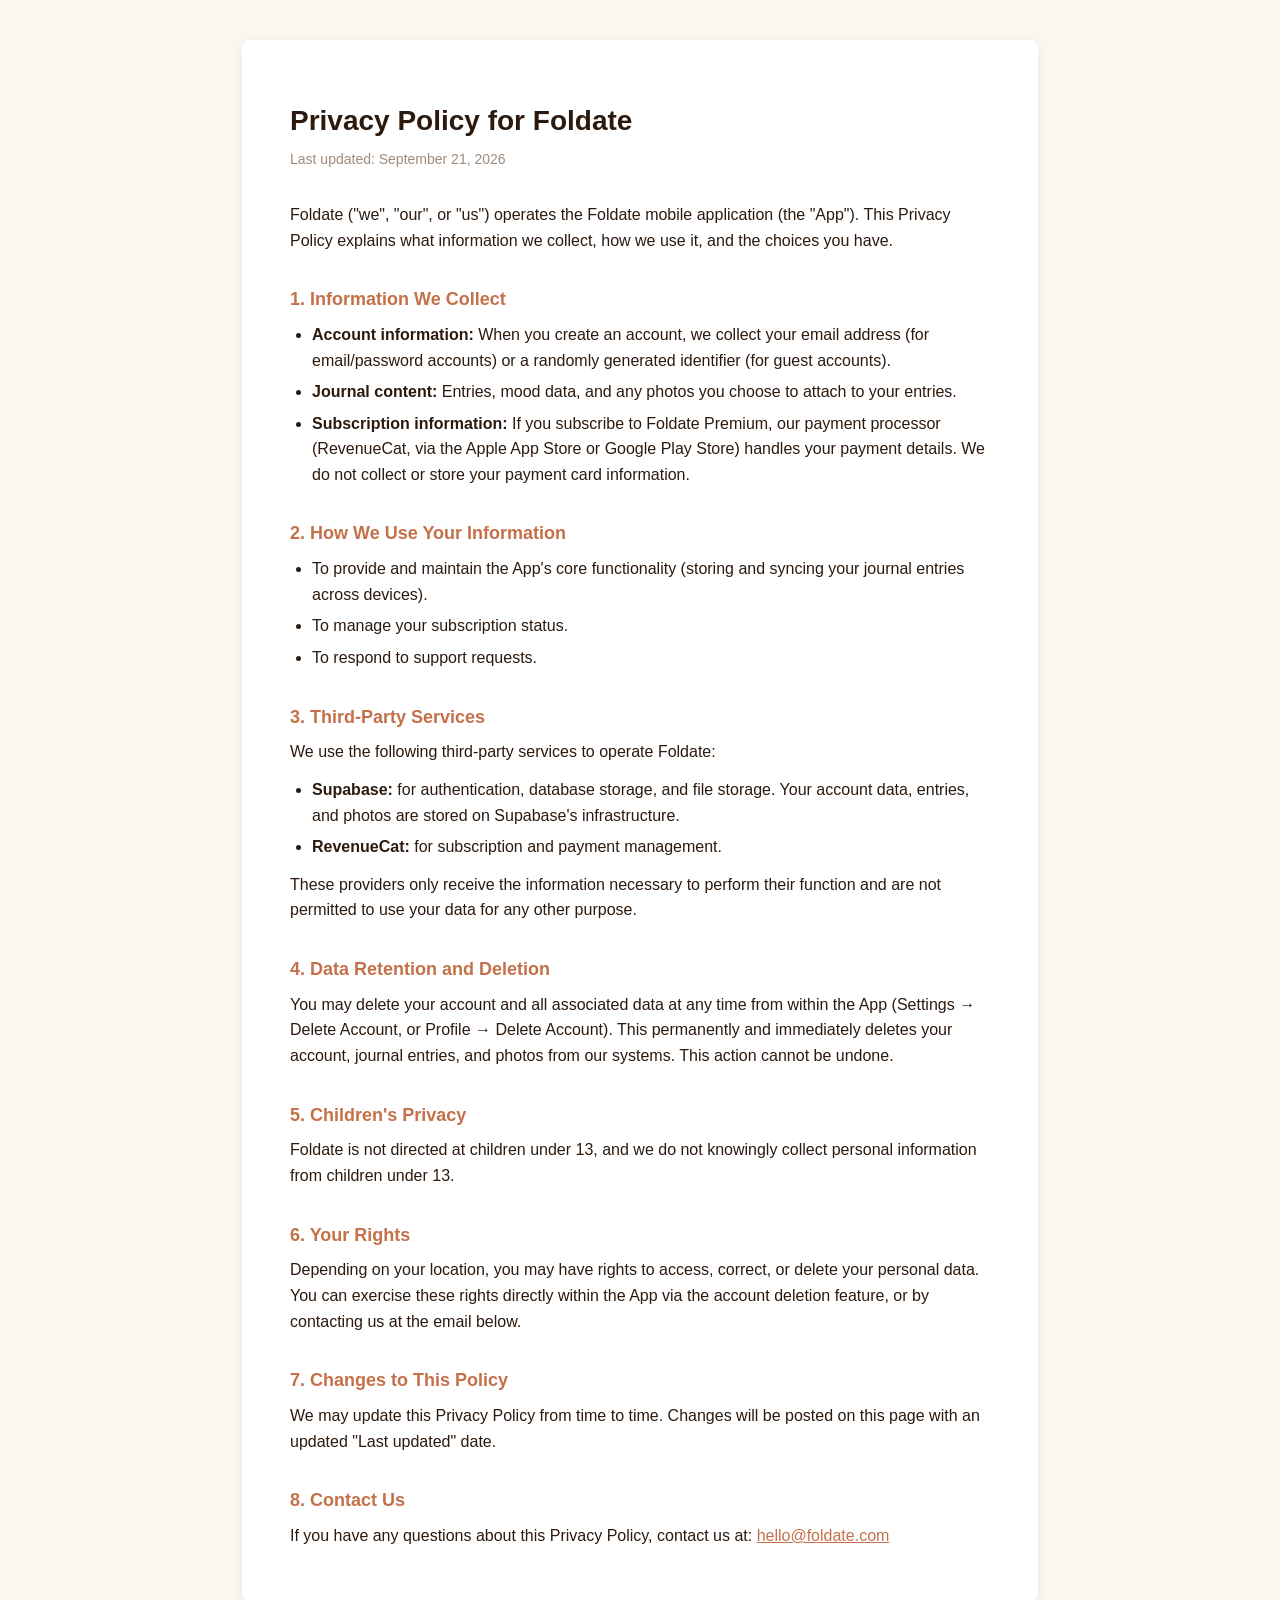
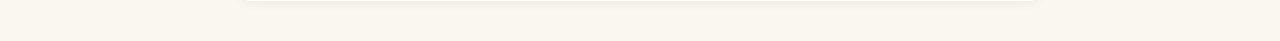
==== privacy-policy.html @ 5e7f0644 "Add privacy policy page Co-Authored-By: Claude Sonnet 5 <noreply@anthropic.com>" ====
<!DOCTYPE html>
<html lang="en">
<head>
<meta charset="UTF-8">
<meta name="viewport" content="width=device-width, initial-scale=1.0">
<title>Privacy Policy for Foldate</title>
<style>
  body {
    font-family: -apple-system, BlinkMacSystemFont, "Segoe UI", Roboto, Helvetica, Arial, sans-serif;
    color: #2c1a0e;
    background: #faf7f0;
    margin: 0;
    padding: 40px 20px;
    line-height: 1.6;
  }
  main {
    max-width: 700px;
    margin: 0 auto;
    background: #ffffff;
    padding: 40px 48px;
    border-radius: 8px;
    box-shadow: 0 2px 12px rgba(0, 0, 0, 0.06);
  }
  h1 {
    font-size: 28px;
    margin-bottom: 4px;
  }
  .updated {
    color: #9e8c7e;
    font-size: 14px;
    margin-bottom: 32px;
  }
  h2 {
    font-size: 18px;
    margin-top: 32px;
    margin-bottom: 8px;
    color: #c4714a;
  }
  p {
    margin: 0 0 12px;
  }
  ul {
    margin: 0 0 12px;
    padding-left: 22px;
  }
  li {
    margin-bottom: 6px;
  }
  a {
    color: #c4714a;
  }
</style>
</head>
<body>
<main>
  <h1>Privacy Policy for Foldate</h1>
  <p class="updated">Last updated: September 21, 2026</p>

  <p>Foldate ("we", "our", or "us") operates the Foldate mobile application (the "App"). This Privacy Policy explains what information we collect, how we use it, and the choices you have.</p>

  <h2>1. Information We Collect</h2>
  <ul>
    <li><strong>Account information:</strong> When you create an account, we collect your email address (for email/password accounts) or a randomly generated identifier (for guest accounts).</li>
    <li><strong>Journal content:</strong> Entries, mood data, and any photos you choose to attach to your entries.</li>
    <li><strong>Subscription information:</strong> If you subscribe to Foldate Premium, our payment processor (RevenueCat, via the Apple App Store or Google Play Store) handles your payment details. We do not collect or store your payment card information.</li>
  </ul>

  <h2>2. How We Use Your Information</h2>
  <ul>
    <li>To provide and maintain the App's core functionality (storing and syncing your journal entries across devices).</li>
    <li>To manage your subscription status.</li>
    <li>To respond to support requests.</li>
  </ul>

  <h2>3. Third-Party Services</h2>
  <p>We use the following third-party services to operate Foldate:</p>
  <ul>
    <li><strong>Supabase:</strong> for authentication, database storage, and file storage. Your account data, entries, and photos are stored on Supabase's infrastructure.</li>
    <li><strong>RevenueCat:</strong> for subscription and payment management.</li>
  </ul>
  <p>These providers only receive the information necessary to perform their function and are not permitted to use your data for any other purpose.</p>

  <h2>4. Data Retention and Deletion</h2>
  <p>You may delete your account and all associated data at any time from within the App (Settings &rarr; Delete Account, or Profile &rarr; Delete Account). This permanently and immediately deletes your account, journal entries, and photos from our systems. This action cannot be undone.</p>

  <h2>5. Children's Privacy</h2>
  <p>Foldate is not directed at children under 13, and we do not knowingly collect personal information from children under 13.</p>

  <h2>6. Your Rights</h2>
  <p>Depending on your location, you may have rights to access, correct, or delete your personal data. You can exercise these rights directly within the App via the account deletion feature, or by contacting us at the email below.</p>

  <h2>7. Changes to This Policy</h2>
  <p>We may update this Privacy Policy from time to time. Changes will be posted on this page with an updated "Last updated" date.</p>

  <h2>8. Contact Us</h2>
  <p>If you have any questions about this Privacy Policy, contact us at: <a href="mailto:hello@foldate.com">hello@foldate.com</a></p>
</main>
</body>
</html>
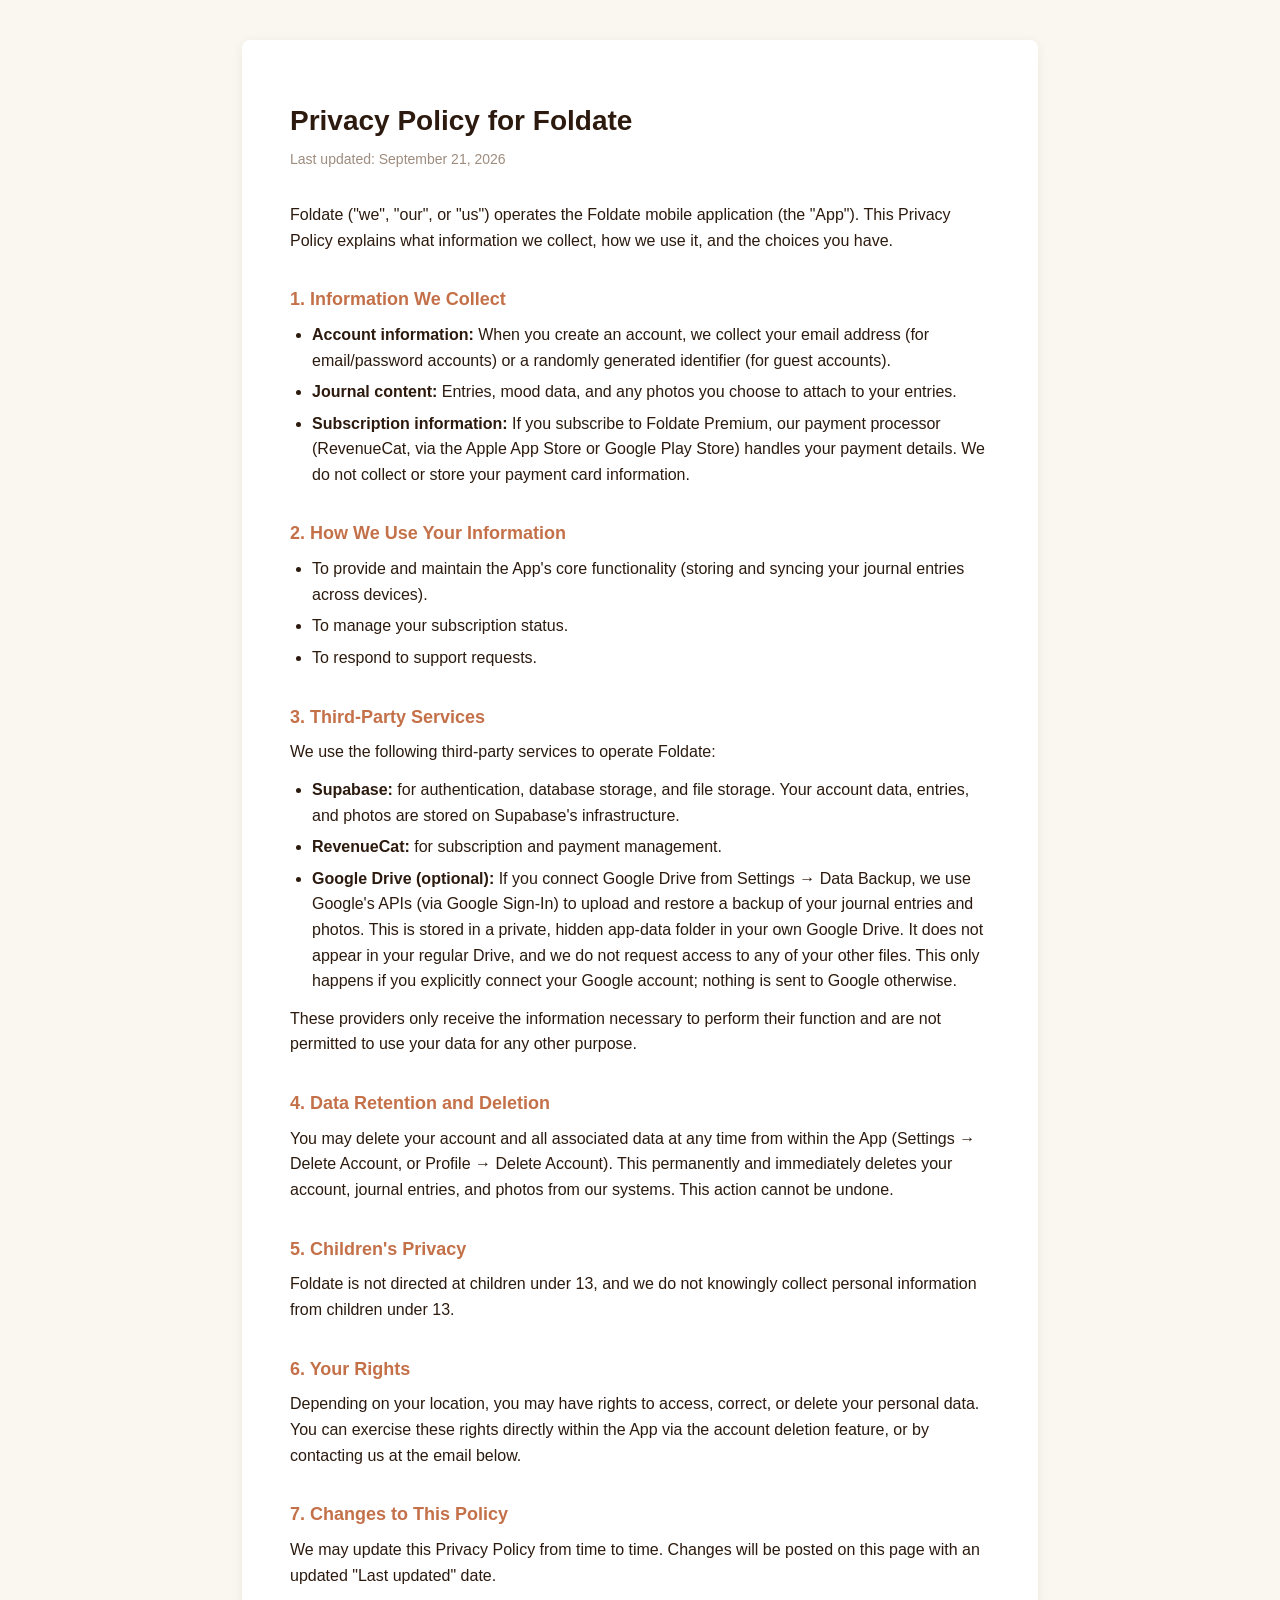
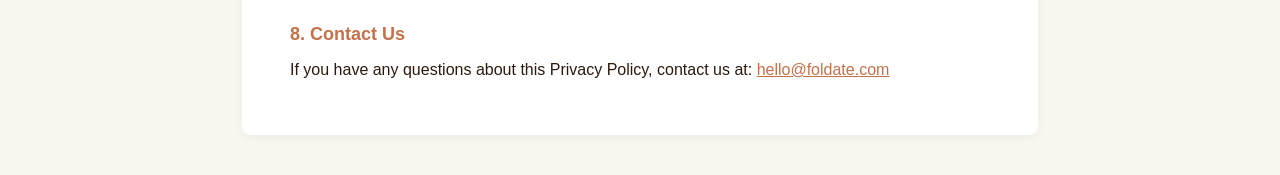
==== commit 71cec9d5: "Add Google Drive backup information to privacy policy" ====
--- a/privacy-policy.html
+++ b/privacy-policy.html
@@ -77,6 +77,7 @@
   <ul>
     <li><strong>Supabase:</strong> for authentication, database storage, and file storage. Your account data, entries, and photos are stored on Supabase's infrastructure.</li>
     <li><strong>RevenueCat:</strong> for subscription and payment management.</li>
+    <li><strong>Google Drive (optional):</strong> If you connect Google Drive from Settings &rarr; Data Backup, we use Google's APIs (via Google Sign-In) to upload and restore a backup of your journal entries and photos. This is stored in a private, hidden app-data folder in your own Google Drive. It does not appear in your regular Drive, and we do not request access to any of your other files. This only happens if you explicitly connect your Google account; nothing is sent to Google otherwise.</li>
   </ul>
   <p>These providers only receive the information necessary to perform their function and are not permitted to use your data for any other purpose.</p>
 
